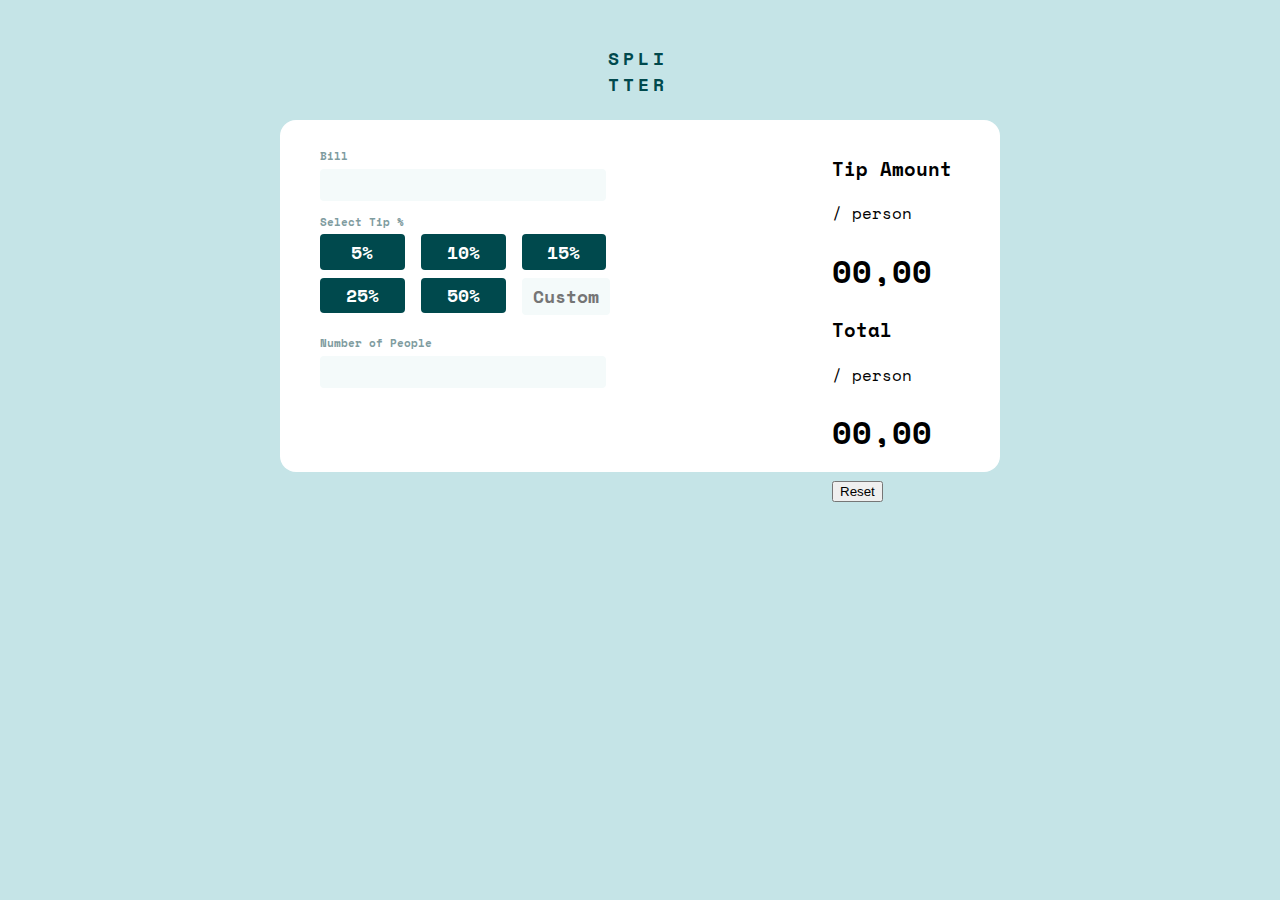
==== 4 - Calculator de Gorjeta/index.html @ aadfef31 "atualiza" ====
<!DOCTYPE html>
<html lang="en">
<head>
  <meta charset="UTF-8">
  <meta name="viewport" content="width=device-width, initial-scale=1.0"> <!-- displays site properly based on user's device -->

  <link rel="icon" type="image/png" sizes="32x32" href="./images/favicon-32x32.png">
  <link rel="stylesheet" href="./css/styles.css">
  
  <title>Frontend Mentor | Tip calculator app</title>

  
</head>
    <body>
        <h1 id="title">SPLITTER</h1>
            
            <section id="section">
                <div class="card--one">
                    <h3 class="card--one__h3">Bill</h3>
                    <input type="text" class="input--card__one">

                    <h3 class="card--one__h3">Select Tip %</h3>

                    <div class="div--button">
                        <button class="button--card-one">5%</button>
                        <button class="button--card-one">10%</button>
                        <button class="button--card-one">15%</button>
                        <button class="button--card-one">25%</button>
                        <button class="button--card-one">50%</button>
                        <input type="text" name="" id="input--custon" placeholder="Custom">
                    </div>
                    <h3 class="card--one__h3">Number of People</h3>
                    <input type="text" class="input--card__one">
                </div>

                <div class="card--two">
                    <h3>Tip Amount</h3>
                    <p>/ person</p>
                    <h1>00,00</h1>

                    <h3>Total</h3>
                    <p>/ person</p>
                    <h1>00,00</h1>

                    <button>Reset</button>
                </div>
            </section>
    </body>
</html>
---- 4 - Calculator de Gorjeta/css/styles.css ----
@import url('https://fonts.googleapis.com/css2?family=Space+Mono:ital,wght@0,400;0,700;1,400;1,700&display=swap');
*{
    margin: none;
}

:root{
    --very-dark-cyan: hsl(183, 100%, 15%);
    --dark-grayish-cyan: hsl(186, 14%, 43%);
    --grayish-cyan: hsl(184, 14%, 56%);
    --light-grayish-cyan: hsl(185, 41%, 84%);
    --very-light-grayish: hsl(189, 41%, 97%);
    --white: hsl(0, 0%, 100%);
}

body{
    position: relative;
    display: flex;
    justify-content: center;
    align-items: center;
    height: 45vw;
    background-color: var(--light-grayish-cyan);
    font-family: 'Space Mono';
    
}

#title{
    position: absolute;
    word-wrap: break-word;
    top: 1.6rem;
    font-size: 1.1rem;
    width: 4rem;
    letter-spacing: 4px;
    color: var(--very-dark-cyan)
}

#section{
    display: flex;
    justify-content: space-between;
    align-items: center;
    background-color: var(--white);
    height: 22rem;
    width: 45rem;
    border-radius: 1rem;
    position: relative;
    
}

.card--one {
    position: absolute;
    top: 1rem;
    left: 2.5rem;
    
}

.card--one__h3 {
    color: var(--grayish-cyan);
    font-size: 0.7rem;
    margin-bottom: 0.3rem;

}

.input--card__one{
    border: none;
    background-color: var(--very-light-grayish);
    height: 1.9rem;
    width: 17.6rem;
    border-radius: 4px;
}

.input--card__one:focus{
    outline: 0;
}

.div--button{
    display: flex;
    flex-wrap: wrap;
    flex-direction: row;
    width: 20rem;
    
}

.button--card-one{
    border: none;
    background-color: var(--very-dark-cyan);
    color: var(--white);
    font-weight: 600;
    font-family: 'Space Mono';
    border-radius: 4px;
    width: 5.3rem;
    height: 2.2rem;
    margin-right: 1rem;
    margin-bottom: 0.5rem;
    font-size: 1.1rem;

}
#input--custon{
    border: none;
    background-color: var(--very-light-grayish);
    color: var(--grayish-cyan);
    font-weight: 600;
    font-family: 'Space Mono';
    border-radius: 4px;
    width: 5.3rem;
    height: 2.2rem;
    margin-right: 1rem;
    margin-bottom: 0.5rem;
    text-align: center;
    font-size: 1.1rem;
}
.card--two {
    position: absolute;
    top: 1rem;
    left: 34.5rem;
}
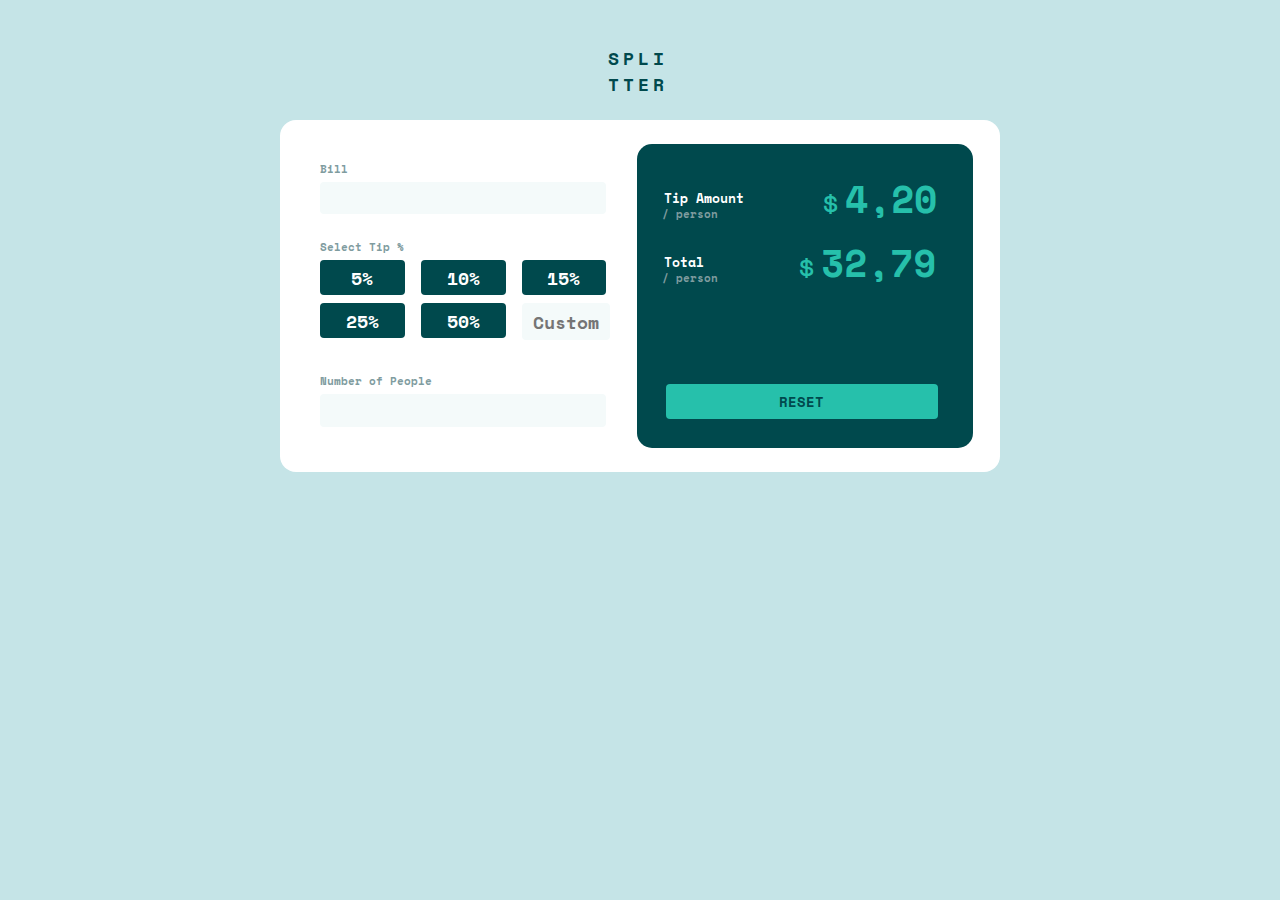
==== commit b84e5594: "Atualizando" ====
--- a/4 - Calculator de Gorjeta/index.html
+++ b/4 - Calculator de Gorjeta/index.html
@@ -34,15 +34,22 @@
                 </div>
 
                 <div class="card--two">
-                    <h3>Tip Amount</h3>
-                    <p>/ person</p>
-                    <h1>00,00</h1>
+                    <h3 class="card--two__h3__one">Tip Amount</h3>
+                    <p class="card--two__p__one">/ person</p>
+                    <div class="card--two__divH1">
+                        <p class="card--two__p1">$</p>
+                        <h1 class="card--two__h1__one">4,20</h1>
+                    </div>
 
-                    <h3>Total</h3>
-                    <p>/ person</p>
-                    <h1>00,00</h1>
+                    <h3 class="card--two__h3__two">Total</h3>
+                    <p class="card--two__p__two">/ person</p>
+                    <div class="card--two__divH1">
+                        <p class="card--two__p2">$</p>
+                        <h1 class="card--two__h1__two">32,79</h1>
+                    </div>
+                    
 
-                    <button>Reset</button>
+                    <button class="button--reset">RESET</button>
                 </div>
             </section>
     </body>
--- a/4 - Calculator de Gorjeta/css/styles.css
+++ b/4 - Calculator de Gorjeta/css/styles.css
@@ -5,6 +5,7 @@
 }
 
 :root{
+    --strong-cyan: hsl(172, 67%, 45%);
     --very-dark-cyan: hsl(183, 100%, 15%);
     --dark-grayish-cyan: hsl(186, 14%, 43%);
     --grayish-cyan: hsl(184, 14%, 56%);
@@ -57,7 +58,7 @@
     color: var(--grayish-cyan);
     font-size: 0.7rem;
     margin-bottom: 0.3rem;
-
+    margin-top: 1.5rem;
 }
 
 .input--card__one{
@@ -66,6 +67,10 @@
     height: 1.9rem;
     width: 17.6rem;
     border-radius: 4px;
+    color: var(--very-dark-cyan);
+    font-family: 'Space Mono';
+    font-weight: 900;
+    text-align:right
 }
 
 .input--card__one:focus{
@@ -77,7 +82,6 @@
     flex-wrap: wrap;
     flex-direction: row;
     width: 20rem;
-    
 }
 
 .button--card-one{
@@ -92,7 +96,11 @@
     margin-right: 1rem;
     margin-bottom: 0.5rem;
     font-size: 1.1rem;
-
+}
+
+.button--card-one:active{
+    background-color: var(--strong-cyan); 
+    color: var(--very-dark-cyan);
 }
 #input--custon{
     border: none;
@@ -108,9 +116,101 @@
     text-align: center;
     font-size: 1.1rem;
 }
-.card--two {
-    position: absolute;
-    top: 1rem;
-    left: 34.5rem;
-}
-
+.card--two{
+    position: relative;
+    position: absolute;
+    top: 1.5rem;
+    left: 22.3rem;
+    background-color: var(--very-dark-cyan);
+    width: 21rem;
+    height: 19rem;
+    border-radius: 15px;
+}
+
+.card--two__h3__one{
+    color: var(--white);
+    font-size: 0.8rem;
+    margin-bottom: 0.3rem;
+    margin-top: 2.8rem;
+    position: absolute;
+    left: 1.7rem;
+}
+
+.card--two__p__one{
+    color: var(--grayish-cyan);
+    font-size: 0.7rem;
+    font-weight: 600;
+    position: absolute;
+    left: 1.6rem;
+    margin-top: 3.8rem;
+}
+
+.card--two__p1{
+    font-size: 2rem;
+    color: var(--strong-cyan);
+    position: absolute;
+    left: 11.5rem;
+    top: 0.2rem;
+}
+.card--two__h1__one {
+    position: absolute;
+    color: var(--strong-cyan);
+    font-size: 2.4rem;
+    left: 13rem;
+}
+
+.card--two__h3__two{
+    color: var(--white);
+    font-size: 0.8rem;
+    margin-bottom: 0.3rem;
+    margin-top: 2.8rem;
+    position: absolute;
+    left: 1.7rem;
+    top: 4rem;
+}
+.card--two__p__two{
+    color: var(--grayish-cyan);
+    font-size: 0.7rem;
+    font-weight: 600;
+    position: absolute;
+    left: 1.6rem;
+    margin-top: 3.8rem;
+    top: 4rem;
+}
+
+.card--two__p2{
+    font-size: 2rem;
+    color: var(--strong-cyan);
+    position: absolute;
+    left: 10rem;
+    top: 4.2rem;
+}
+.card--two__h1__two {
+    position: absolute;
+    color: var(--strong-cyan);
+    font-size: 2.4rem;
+    left: 11.5rem;
+    top: 4rem;
+}
+
+.card--two__divH1{
+    position: relative;
+}
+
+.button--reset {
+    border: none;
+    background-color: var(--strong-cyan);
+    color: var(--very-dark-cyan);
+    font-weight: 600;
+    font-family: 'Space Mono';
+    border-radius: 4px;
+    width: 17rem;
+    height: 2.2rem;
+    font-size: 0.9rem;
+    margin-right: 1rem;
+    position: absolute;
+    left: 1.8rem;
+    top: 15rem;
+}
+
+
